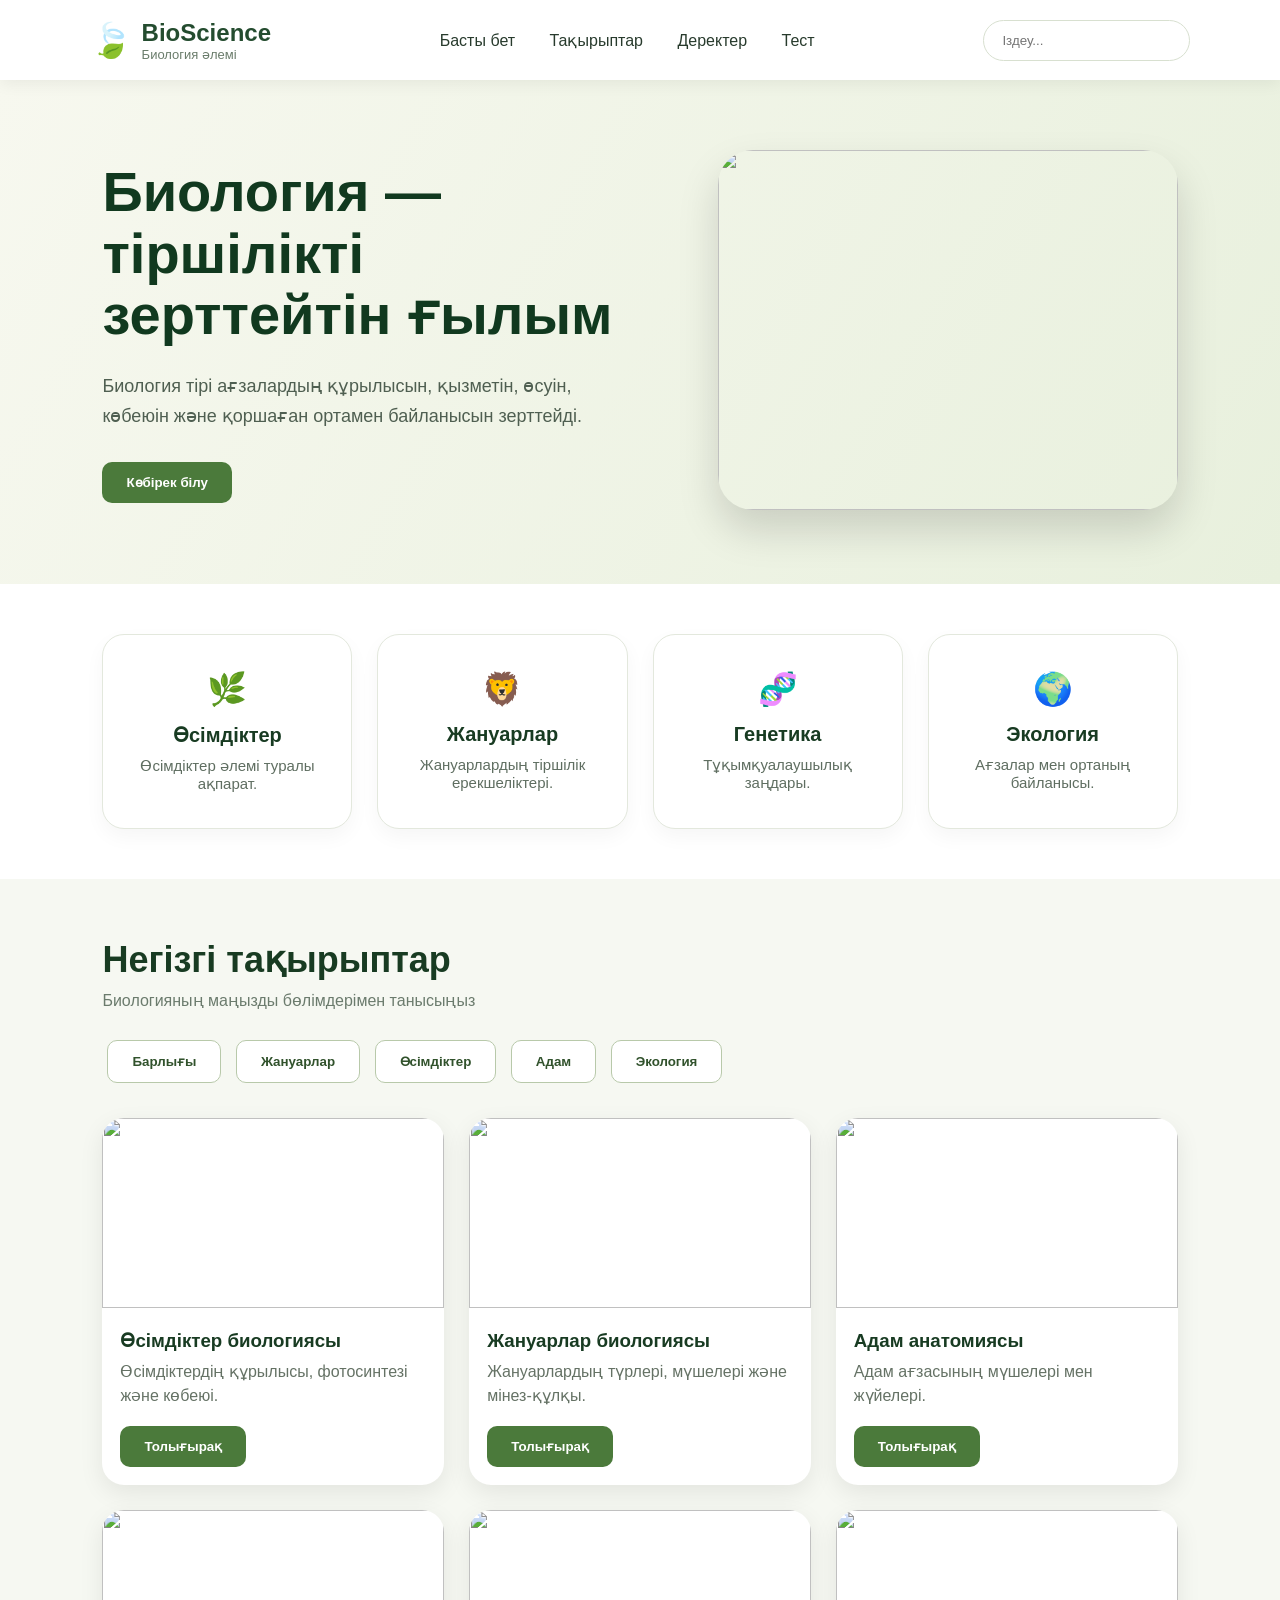
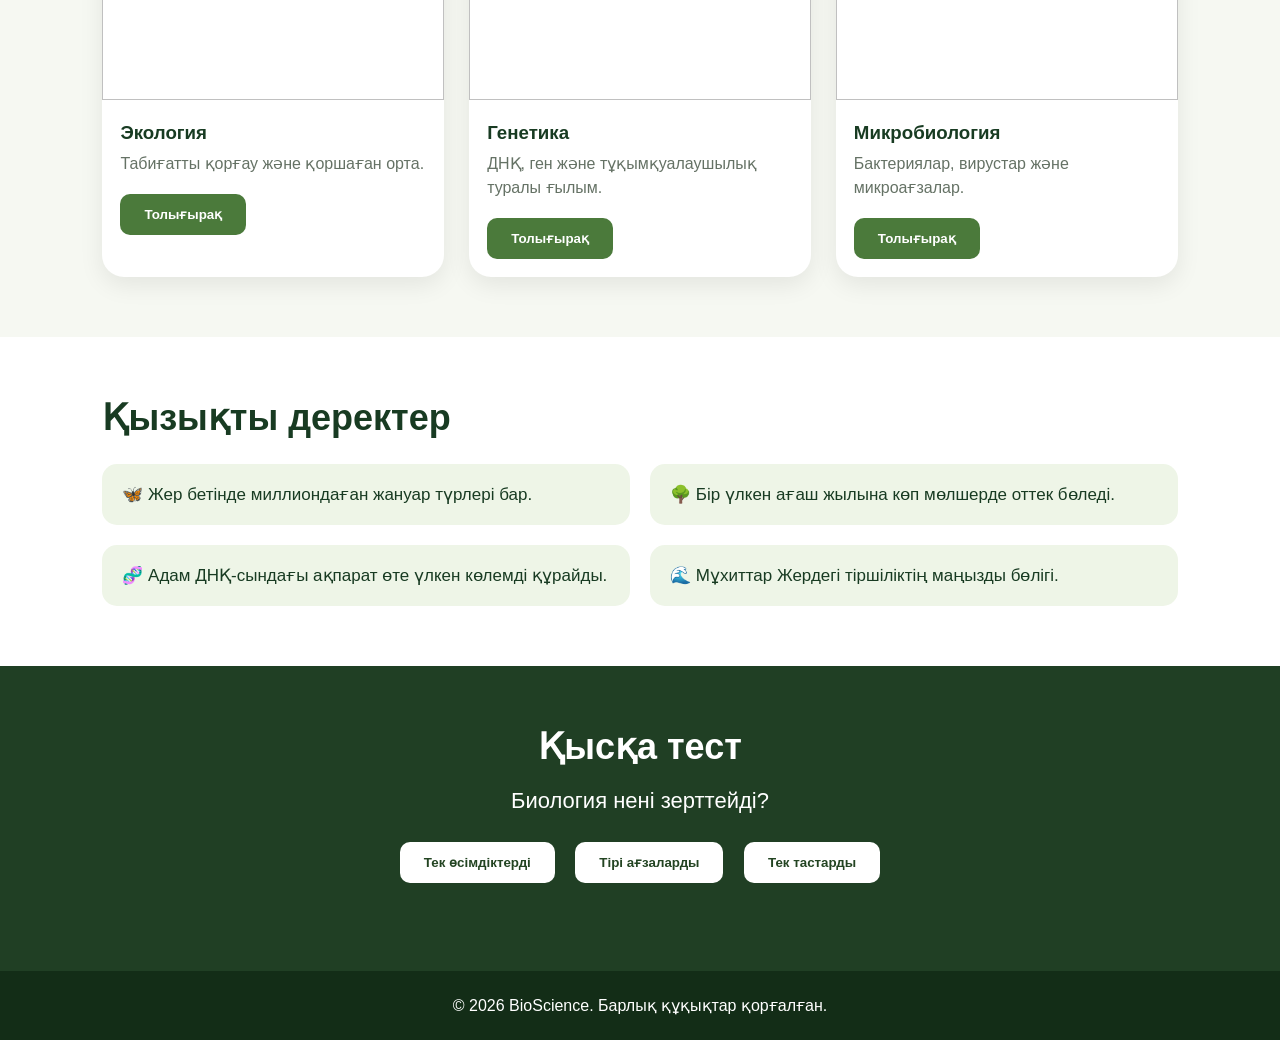
==== index.html @ b8c7c38d "first" ====
<!DOCTYPE html>
<html lang="kk">
<head>
  <meta charset="UTF-8" />
  <meta name="viewport" content="width=device-width, initial-scale=1.0" />
  <title>BioScience | Биология әлемі</title>
  <link rel="stylesheet" href="style.css" />
</head>
<body>

  <header>
    <div class="logo">
      <span>🍃</span>
      <div>
        <h2>BioScience</h2>
        <p>Биология әлемі</p>
      </div>
    </div>

    <nav>
      <a href="#home">Басты бет</a>
      <a href="#topics">Тақырыптар</a>
      <a href="#facts">Деректер</a>
      <a href="#quiz">Тест</a>
    </nav>

    <input type="text" id="searchInput" placeholder="Іздеу..." />
  </header>

  <section class="hero" id="home">
    <div class="hero-text">
      <h1>Биология — тіршілікті зерттейтін ғылым</h1>
      <p>
        Биология тірі ағзалардың құрылысын, қызметін, өсуін,
        көбеюін және қоршаған ортамен байланысын зерттейді.
      </p>
      <button onclick="scrollToTopics()">Көбірек білу</button>
    </div>

    <div class="hero-img">
      <img src="https://images.unsplash.com/photo-1530026405186-ed1f139313f8?auto=format&fit=crop&w=900&q=80" />
    </div>
  </section>

  <section class="cards">
    <div class="info-card">🌿 <h3>Өсімдіктер</h3><p>Өсімдіктер әлемі туралы ақпарат.</p></div>
    <div class="info-card">🦁 <h3>Жануарлар</h3><p>Жануарлардың тіршілік ерекшеліктері.</p></div>
    <div class="info-card">🧬 <h3>Генетика</h3><p>Тұқымқуалаушылық заңдары.</p></div>
    <div class="info-card">🌍 <h3>Экология</h3><p>Ағзалар мен ортаның байланысы.</p></div>
  </section>

  <section class="topics" id="topics">
    <div class="section-title">
      <h2>Негізгі тақырыптар</h2>
      <p>Биологияның маңызды бөлімдерімен танысыңыз</p>
    </div>

    <div class="filter-buttons">
      <button onclick="filterTopics('all')">Барлығы</button>
      <button onclick="filterTopics('animal')">Жануарлар</button>
      <button onclick="filterTopics('plant')">Өсімдіктер</button>
      <button onclick="filterTopics('human')">Адам</button>
      <button onclick="filterTopics('eco')">Экология</button>
    </div>

    <div class="topic-grid" id="topicGrid">
      <div class="topic-card plant">
        <img src="https://images.unsplash.com/photo-1463936575829-25148e1db1b8?auto=format&fit=crop&w=600&q=80">
        <h3>Өсімдіктер биологиясы</h3>
        <p>Өсімдіктердің құрылысы, фотосинтезі және көбеюі.</p>
        <button onclick="openModal('Өсімдіктер биологиясы', 'Өсімдіктер — фотосинтез арқылы қоректенетін тірі ағзалар. Олар оттек бөліп, табиғаттағы тепе-теңдікті сақтайды.')">Толығырақ</button>
      </div>

      <div class="topic-card animal">
        <img src="https://images.unsplash.com/photo-1546182990-dffeafbe841d?auto=format&fit=crop&w=600&q=80">
        <h3>Жануарлар биологиясы</h3>
        <p>Жануарлардың түрлері, мүшелері және мінез-құлқы.</p>
        <button onclick="openModal('Жануарлар биологиясы', 'Жануарлар — дайын органикалық заттармен қоректенетін ағзалар. Олар қозғала алады және жүйке жүйесі жақсы дамыған.')">Толығырақ</button>
      </div>

      <div class="topic-card human">
        <img src="https://images.unsplash.com/photo-1559757148-5c350d0d3c56?auto=format&fit=crop&w=600&q=80">
        <h3>Адам анатомиясы</h3>
        <p>Адам ағзасының мүшелері мен жүйелері.</p>
        <button onclick="openModal('Адам анатомиясы', 'Адам анатомиясы дене құрылысын зерттейді: сүйек, бұлшықет, жүрек, ми, өкпе және басқа мүшелер.')">Толығырақ</button>
      </div>

      <div class="topic-card eco">
        <img src="https://images.unsplash.com/photo-1501004318641-b39e6451bec6?auto=format&fit=crop&w=600&q=80">
        <h3>Экология</h3>
        <p>Табиғатты қорғау және қоршаған орта.</p>
        <button onclick="openModal('Экология', 'Экология ағзалардың бір-бірімен және қоршаған ортамен байланысын зерттейді. Табиғатты қорғау — әр адамның міндеті.')">Толығырақ</button>
      </div>

      <div class="topic-card human">
        <img src="https://images.unsplash.com/photo-1581093588401-fbb62a02f120?auto=format&fit=crop&w=600&q=80">
        <h3>Генетика</h3>
        <p>ДНҚ, ген және тұқымқуалаушылық туралы ғылым.</p>
        <button onclick="openModal('Генетика', 'Генетика тұқымқуалаушылық пен өзгергіштікті зерттейді. ДНҚ ағза туралы негізгі ақпаратты сақтайды.')">Толығырақ</button>
      </div>

      <div class="topic-card eco">
        <img src="https://images.unsplash.com/photo-1582719471384-894fbb16e074?auto=format&fit=crop&w=600&q=80">
        <h3>Микробиология</h3>
        <p>Бактериялар, вирустар және микроағзалар.</p>
        <button onclick="openModal('Микробиология', 'Микробиология көзге көрінбейтін ұсақ ағзаларды зерттейді. Олардың кейбірі пайдалы, кейбірі ауру тудыруы мүмкін.')">Толығырақ</button>
      </div>
    </div>
  </section>

  <section class="facts" id="facts">
    <h2>Қызықты деректер</h2>

    <div class="fact-box">
      <p>🦋 Жер бетінде миллиондаған жануар түрлері бар.</p>
      <p>🌳 Бір үлкен ағаш жылына көп мөлшерде оттек бөледі.</p>
      <p>🧬 Адам ДНҚ-сындағы ақпарат өте үлкен көлемді құрайды.</p>
      <p>🌊 Мұхиттар Жердегі тіршіліктің маңызды бөлігі.</p>
    </div>
  </section>

  <section class="quiz" id="quiz">
    <h2>Қысқа тест</h2>
    <p id="question">Биология нені зерттейді?</p>

    <div class="answers">
      <button onclick="checkAnswer(false)">Тек өсімдіктерді</button>
      <button onclick="checkAnswer(true)">Тірі ағзаларды</button>
      <button onclick="checkAnswer(false)">Тек тастарды</button>
    </div>

    <h3 id="result"></h3>
  </section>

  <footer>
    <p>© 2026 BioScience. Барлық құқықтар қорғалған.</p>
  </footer>

  <div class="modal" id="modal">
    <div class="modal-content">
      <span onclick="closeModal()">&times;</span>
      <h2 id="modalTitle"></h2>
      <p id="modalText"></p>
    </div>
  </div>

  <script src="script.js"></script>
</body>
</html>
---- style.css ----
* {
  margin: 0;
  padding: 0;
  box-sizing: border-box;
  font-family: "Segoe UI", sans-serif;
}

body {
  background: #f6f8f2;
  color: #183b22;
}

header {
  height: 80px;
  background: white;
  display: flex;
  align-items: center;
  justify-content: space-between;
  padding: 0 7%;
  box-shadow: 0 4px 15px rgba(0,0,0,0.06);
  position: sticky;
  top: 0;
  z-index: 10;
}

.logo {
  display: flex;
  align-items: center;
  gap: 10px;
}

.logo span {
  font-size: 34px;
}

.logo h2 {
  color: #244c2f;
}

.logo p {
  font-size: 13px;
  color: #6a7c6b;
}

nav a {
  margin: 0 15px;
  text-decoration: none;
  color: #283b2d;
  font-weight: 500;
}

nav a:hover {
  color: #4e7c3a;
}

#searchInput {
  padding: 12px 18px;
  border: 1px solid #d8e0d0;
  border-radius: 25px;
  outline: none;
}

.hero {
  display: flex;
  align-items: center;
  justify-content: space-between;
  padding: 70px 8%;
  background: linear-gradient(120deg, #f7f8ef, #e8f0dd);
}

.hero-text {
  width: 48%;
}

.hero-text h1 {
  font-size: 56px;
  line-height: 1.1;
  margin-bottom: 25px;
  color: #11391f;
}

.hero-text p {
  font-size: 18px;
  color: #4f5f51;
  line-height: 1.7;
  margin-bottom: 30px;
}

button {
  background: #4b7a3b;
  color: white;
  border: none;
  padding: 13px 24px;
  border-radius: 10px;
  cursor: pointer;
  font-weight: 600;
}

button:hover {
  background: #355f29;
}

.hero-img img {
  width: 460px;
  height: 360px;
  object-fit: cover;
  border-radius: 35px;
  box-shadow: 0 20px 40px rgba(0,0,0,0.15);
}

.cards {
  display: grid;
  grid-template-columns: repeat(4, 1fr);
  gap: 25px;
  padding: 50px 8%;
  background: white;
}

.info-card {
  text-align: center;
  padding: 35px 25px;
  border: 1px solid #e3e8dd;
  border-radius: 22px;
  background: #ffffff;
  box-shadow: 0 8px 20px rgba(0,0,0,0.04);
  font-size: 32px;
}

.info-card h3 {
  margin: 15px 0 10px;
  font-size: 20px;
}

.info-card p {
  font-size: 15px;
  color: #5f6e61;
}

.topics {
  padding: 60px 8%;
}

.section-title h2,
.facts h2,
.quiz h2 {
  font-size: 36px;
  margin-bottom: 10px;
}

.section-title p {
  color: #6b7b6d;
  margin-bottom: 25px;
}

.filter-buttons {
  margin-bottom: 30px;
}

.filter-buttons button {
  margin: 5px;
  background: white;
  color: #31522c;
  border: 1px solid #b8c9aa;
}

.filter-buttons button:hover {
  background: #4b7a3b;
  color: white;
}

.topic-grid {
  display: grid;
  grid-template-columns: repeat(3, 1fr);
  gap: 25px;
}

.topic-card {
  background: white;
  border-radius: 22px;
  overflow: hidden;
  box-shadow: 0 8px 25px rgba(0,0,0,0.08);
  transition: 0.3s;
}

.topic-card:hover {
  transform: translateY(-8px);
}

.topic-card img {
  width: 100%;
  height: 190px;
  object-fit: cover;
}

.topic-card h3 {
  padding: 18px 18px 8px;
}

.topic-card p {
  padding: 0 18px;
  color: #657265;
  line-height: 1.5;
}

.topic-card button {
  margin: 18px;
}

.facts {
  padding: 60px 8%;
  background: white;
}

.fact-box {
  display: grid;
  grid-template-columns: repeat(2, 1fr);
  gap: 20px;
  margin-top: 25px;
}

.fact-box p {
  background: #eef5e7;
  padding: 20px;
  border-radius: 15px;
  font-size: 17px;
}

.quiz {
  padding: 60px 8%;
  text-align: center;
  background: #203f24;
  color: white;
}

.quiz p {
  font-size: 22px;
  margin: 20px 0;
}

.answers button {
  margin: 8px;
  background: white;
  color: #234422;
}

.answers button:hover {
  background: #dcebd1;
}

#result {
  margin-top: 20px;
  color: #d9f7c6;
}

footer {
  text-align: center;
  padding: 25px;
  background: #132d17;
  color: white;
}

.modal {
  display: none;
  position: fixed;
  z-index: 99;
  left: 0;
  top: 0;
  width: 100%;
  height: 100%;
  background: rgba(0,0,0,0.55);
}

.modal-content {
  background: white;
  width: 45%;
  margin: 12% auto;
  padding: 35px;
  border-radius: 25px;
  color: #183b22;
  position: relative;
}

.modal-content span {
  position: absolute;
  right: 25px;
  top: 15px;
  font-size: 35px;
  cursor: pointer;
}

.modal-content h2 {
  margin-bottom: 15px;
}

.modal-content p {
  line-height: 1.7;
  color: #4e5f50;
}

@media (max-width: 900px) {
  header {
    flex-direction: column;
    height: auto;
    padding: 20px;
    gap: 15px;
  }

  nav {
    display: flex;
    flex-wrap: wrap;
    justify-content: center;
  }

  .hero {
    flex-direction: column;
    text-align: center;
  }

  .hero-text {
    width: 100%;
  }

  .hero-text h1 {
    font-size: 38px;
  }

  .hero-img img {
    width: 100%;
    height: 280px;
    margin-top: 30px;
  }

  .cards,
  .topic-grid,
  .fact-box {
    grid-template-columns: 1fr;
  }

  .modal-content {
    width: 85%;
  }
}
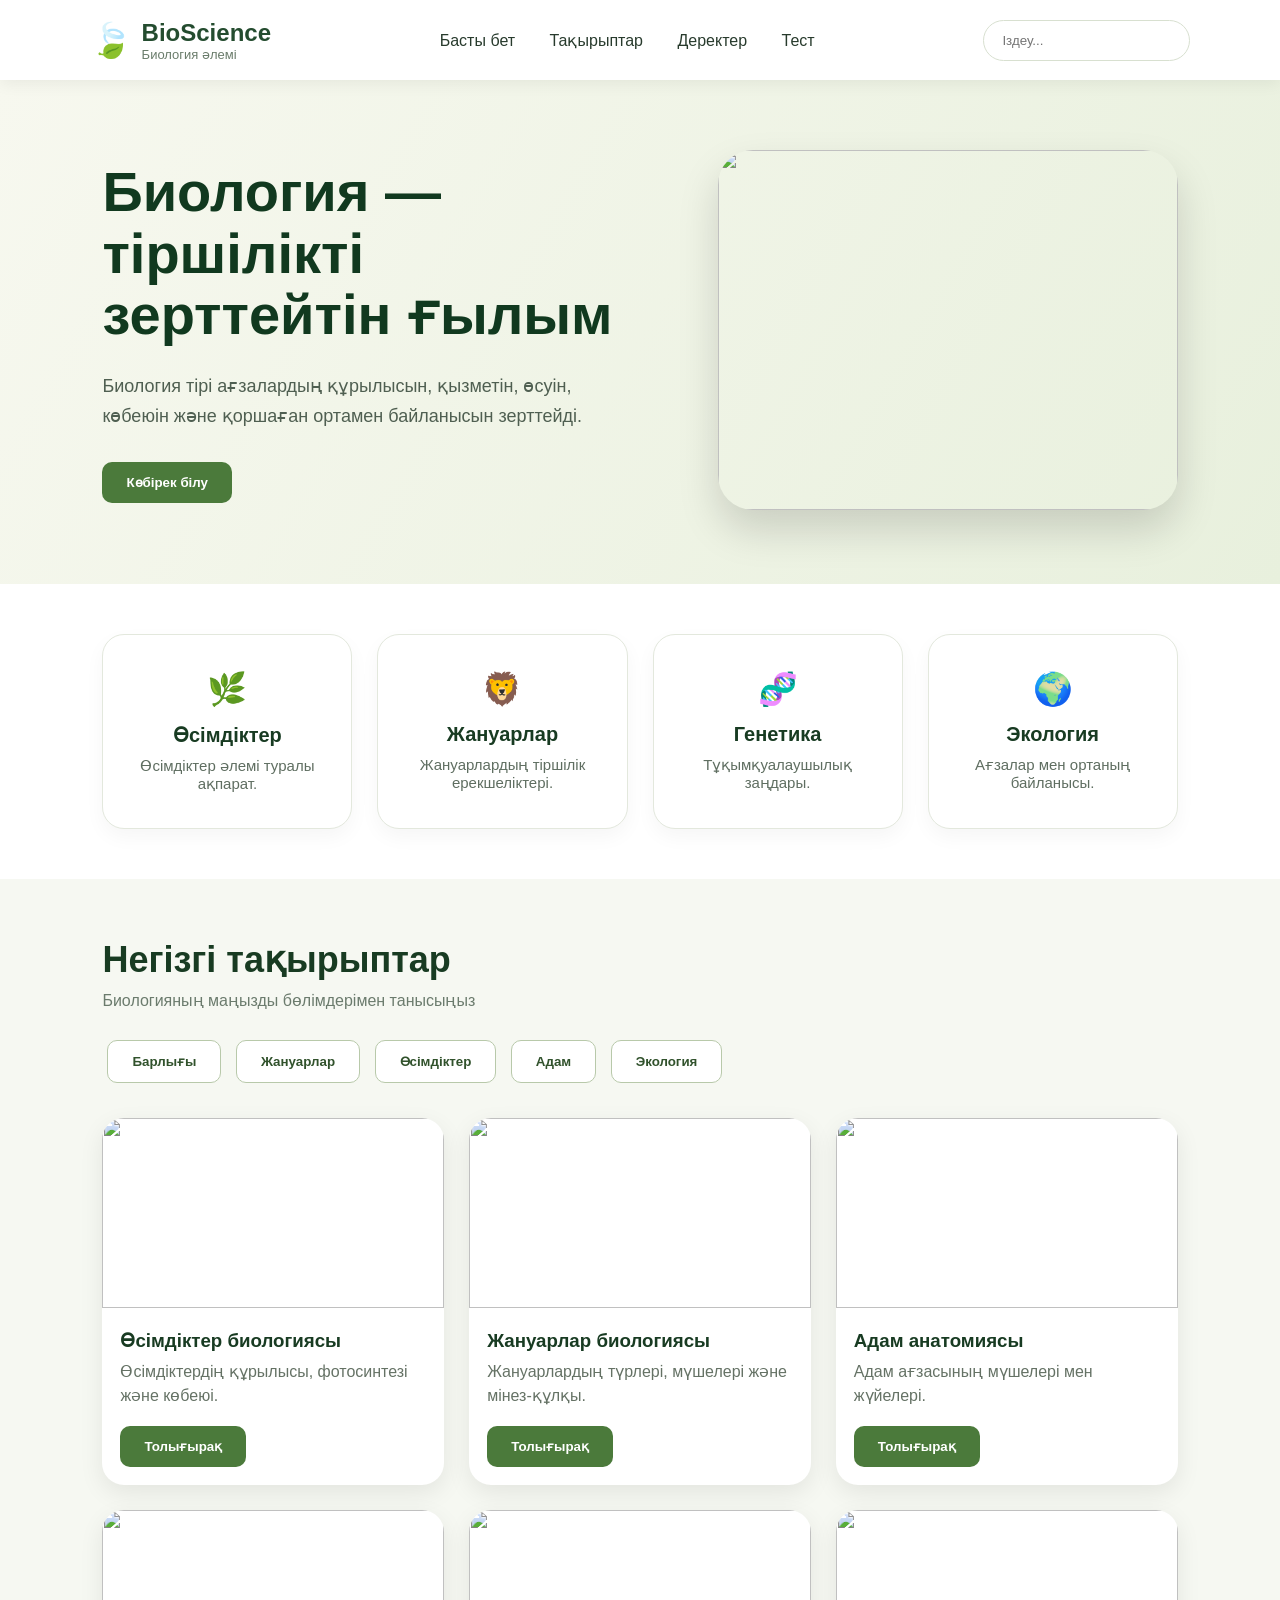
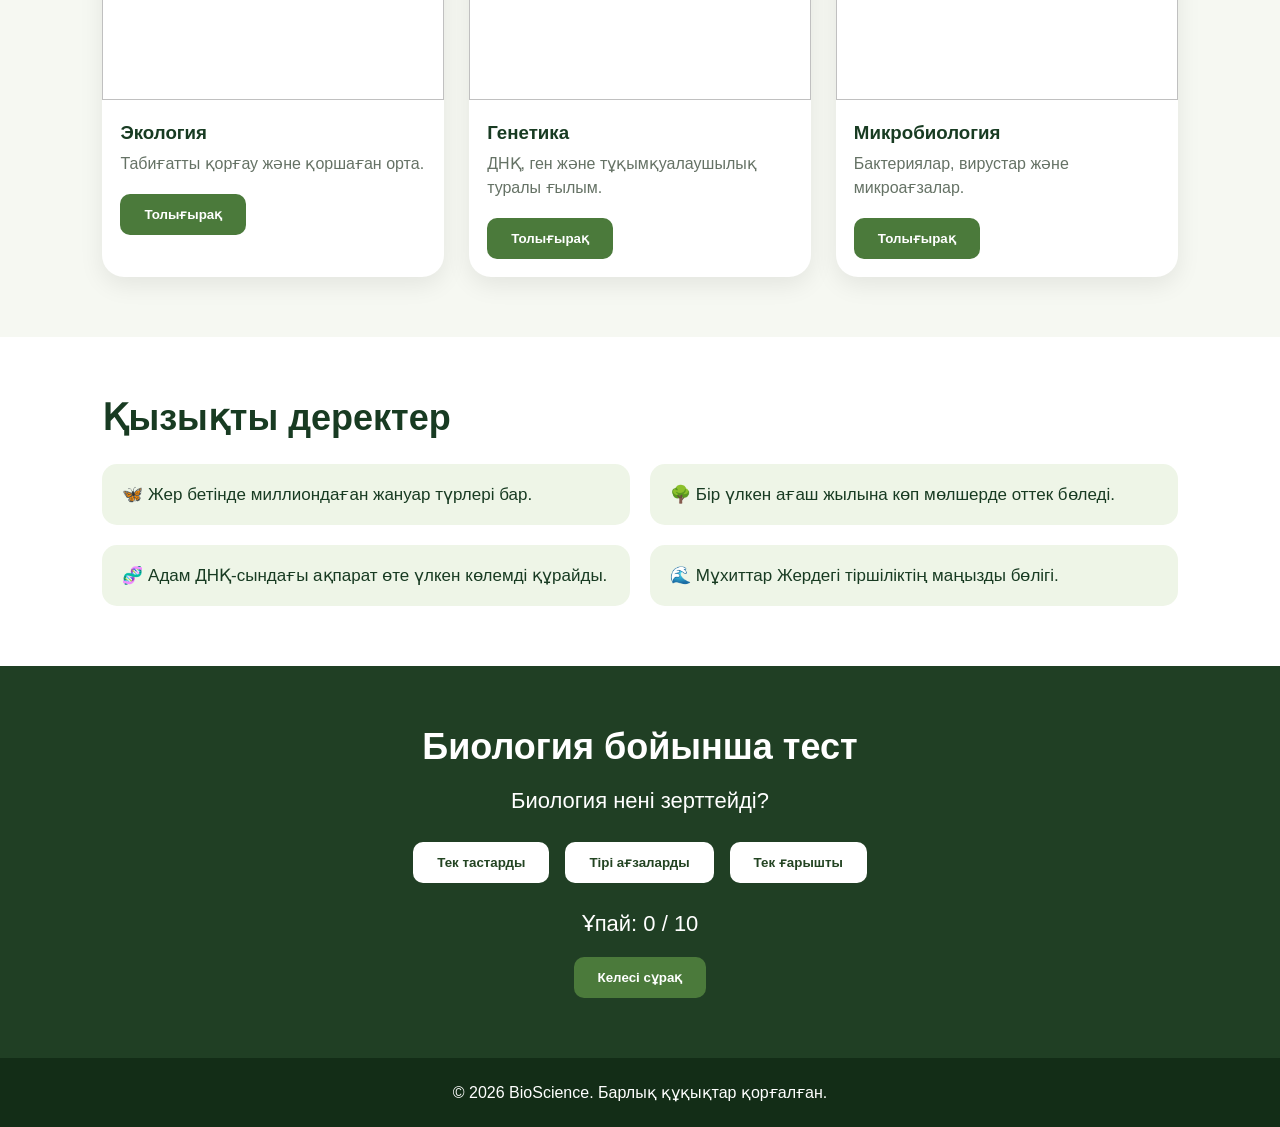
==== commit 0ad53faa: "2" ====
--- a/index.html
+++ b/index.html
@@ -43,10 +43,29 @@
   </section>
 
   <section class="cards">
-    <div class="info-card">🌿 <h3>Өсімдіктер</h3><p>Өсімдіктер әлемі туралы ақпарат.</p></div>
-    <div class="info-card">🦁 <h3>Жануарлар</h3><p>Жануарлардың тіршілік ерекшеліктері.</p></div>
-    <div class="info-card">🧬 <h3>Генетика</h3><p>Тұқымқуалаушылық заңдары.</p></div>
-    <div class="info-card">🌍 <h3>Экология</h3><p>Ағзалар мен ортаның байланысы.</p></div>
+    <div class="info-card">
+      🌿
+      <h3>Өсімдіктер</h3>
+      <p>Өсімдіктер әлемі туралы ақпарат.</p>
+    </div>
+
+    <div class="info-card">
+      🦁
+      <h3>Жануарлар</h3>
+      <p>Жануарлардың тіршілік ерекшеліктері.</p>
+    </div>
+
+    <div class="info-card">
+      🧬
+      <h3>Генетика</h3>
+      <p>Тұқымқуалаушылық заңдары.</p>
+    </div>
+
+    <div class="info-card">
+      🌍
+      <h3>Экология</h3>
+      <p>Ағзалар мен ортаның байланысы.</p>
+    </div>
   </section>
 
   <section class="topics" id="topics">
@@ -64,47 +83,49 @@
     </div>
 
     <div class="topic-grid" id="topicGrid">
+
       <div class="topic-card plant">
         <img src="https://images.unsplash.com/photo-1463936575829-25148e1db1b8?auto=format&fit=crop&w=600&q=80">
         <h3>Өсімдіктер биологиясы</h3>
         <p>Өсімдіктердің құрылысы, фотосинтезі және көбеюі.</p>
-        <button onclick="openModal('Өсімдіктер биологиясы', 'Өсімдіктер — фотосинтез арқылы қоректенетін тірі ағзалар. Олар оттек бөліп, табиғаттағы тепе-теңдікті сақтайды.')">Толығырақ</button>
+        <button onclick="openTopic('plants')">Толығырақ</button>
       </div>
 
       <div class="topic-card animal">
         <img src="https://images.unsplash.com/photo-1546182990-dffeafbe841d?auto=format&fit=crop&w=600&q=80">
         <h3>Жануарлар биологиясы</h3>
         <p>Жануарлардың түрлері, мүшелері және мінез-құлқы.</p>
-        <button onclick="openModal('Жануарлар биологиясы', 'Жануарлар — дайын органикалық заттармен қоректенетін ағзалар. Олар қозғала алады және жүйке жүйесі жақсы дамыған.')">Толығырақ</button>
+        <button onclick="openTopic('animals')">Толығырақ</button>
       </div>
 
       <div class="topic-card human">
         <img src="https://images.unsplash.com/photo-1559757148-5c350d0d3c56?auto=format&fit=crop&w=600&q=80">
         <h3>Адам анатомиясы</h3>
         <p>Адам ағзасының мүшелері мен жүйелері.</p>
-        <button onclick="openModal('Адам анатомиясы', 'Адам анатомиясы дене құрылысын зерттейді: сүйек, бұлшықет, жүрек, ми, өкпе және басқа мүшелер.')">Толығырақ</button>
+        <button onclick="openTopic('human')">Толығырақ</button>
       </div>
 
       <div class="topic-card eco">
         <img src="https://images.unsplash.com/photo-1501004318641-b39e6451bec6?auto=format&fit=crop&w=600&q=80">
         <h3>Экология</h3>
         <p>Табиғатты қорғау және қоршаған орта.</p>
-        <button onclick="openModal('Экология', 'Экология ағзалардың бір-бірімен және қоршаған ортамен байланысын зерттейді. Табиғатты қорғау — әр адамның міндеті.')">Толығырақ</button>
+        <button onclick="openTopic('ecology')">Толығырақ</button>
       </div>
 
       <div class="topic-card human">
         <img src="https://images.unsplash.com/photo-1581093588401-fbb62a02f120?auto=format&fit=crop&w=600&q=80">
         <h3>Генетика</h3>
         <p>ДНҚ, ген және тұқымқуалаушылық туралы ғылым.</p>
-        <button onclick="openModal('Генетика', 'Генетика тұқымқуалаушылық пен өзгергіштікті зерттейді. ДНҚ ағза туралы негізгі ақпаратты сақтайды.')">Толығырақ</button>
+        <button onclick="openTopic('genetics')">Толығырақ</button>
       </div>
 
       <div class="topic-card eco">
         <img src="https://images.unsplash.com/photo-1582719471384-894fbb16e074?auto=format&fit=crop&w=600&q=80">
         <h3>Микробиология</h3>
         <p>Бактериялар, вирустар және микроағзалар.</p>
-        <button onclick="openModal('Микробиология', 'Микробиология көзге көрінбейтін ұсақ ағзаларды зерттейді. Олардың кейбірі пайдалы, кейбірі ауру тудыруы мүмкін.')">Толығырақ</button>
+        <button onclick="openTopic('microbiology')">Толығырақ</button>
       </div>
+
     </div>
   </section>
 
@@ -120,16 +141,16 @@
   </section>
 
   <section class="quiz" id="quiz">
-    <h2>Қысқа тест</h2>
-    <p id="question">Биология нені зерттейді?</p>
+    <h2>Биология бойынша тест</h2>
 
-    <div class="answers">
-      <button onclick="checkAnswer(false)">Тек өсімдіктерді</button>
-      <button onclick="checkAnswer(true)">Тірі ағзаларды</button>
-      <button onclick="checkAnswer(false)">Тек тастарды</button>
-    </div>
+    <p id="question"></p>
+
+    <div class="answers" id="answers"></div>
 
     <h3 id="result"></h3>
+    <p id="score"></p>
+
+    <button onclick="nextQuestion()">Келесі сұрақ</button>
   </section>
 
   <footer>
--- a/style.css
+++ b/style.css
@@ -339,4 +339,7 @@
   .modal-content {
     width: 85%;
   }
+}
+#modalText {
+  white-space: pre-line;
 }
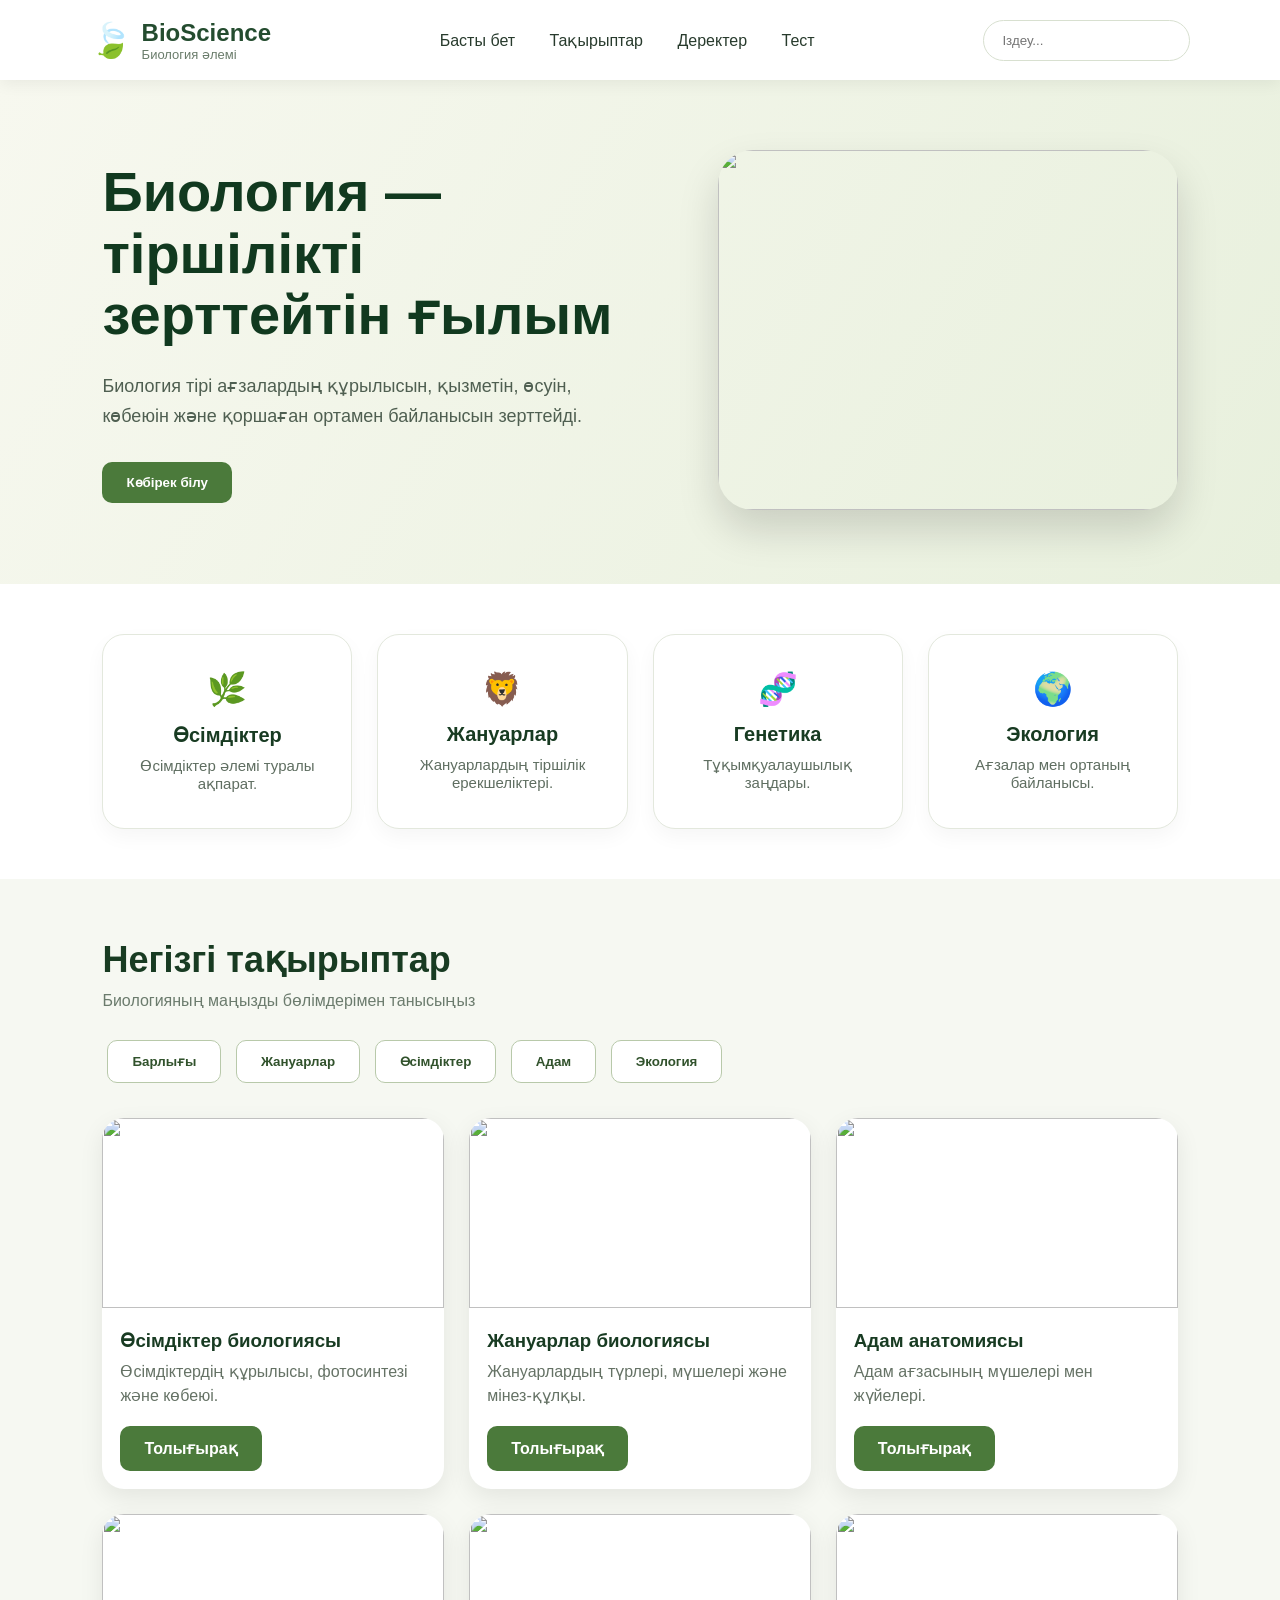
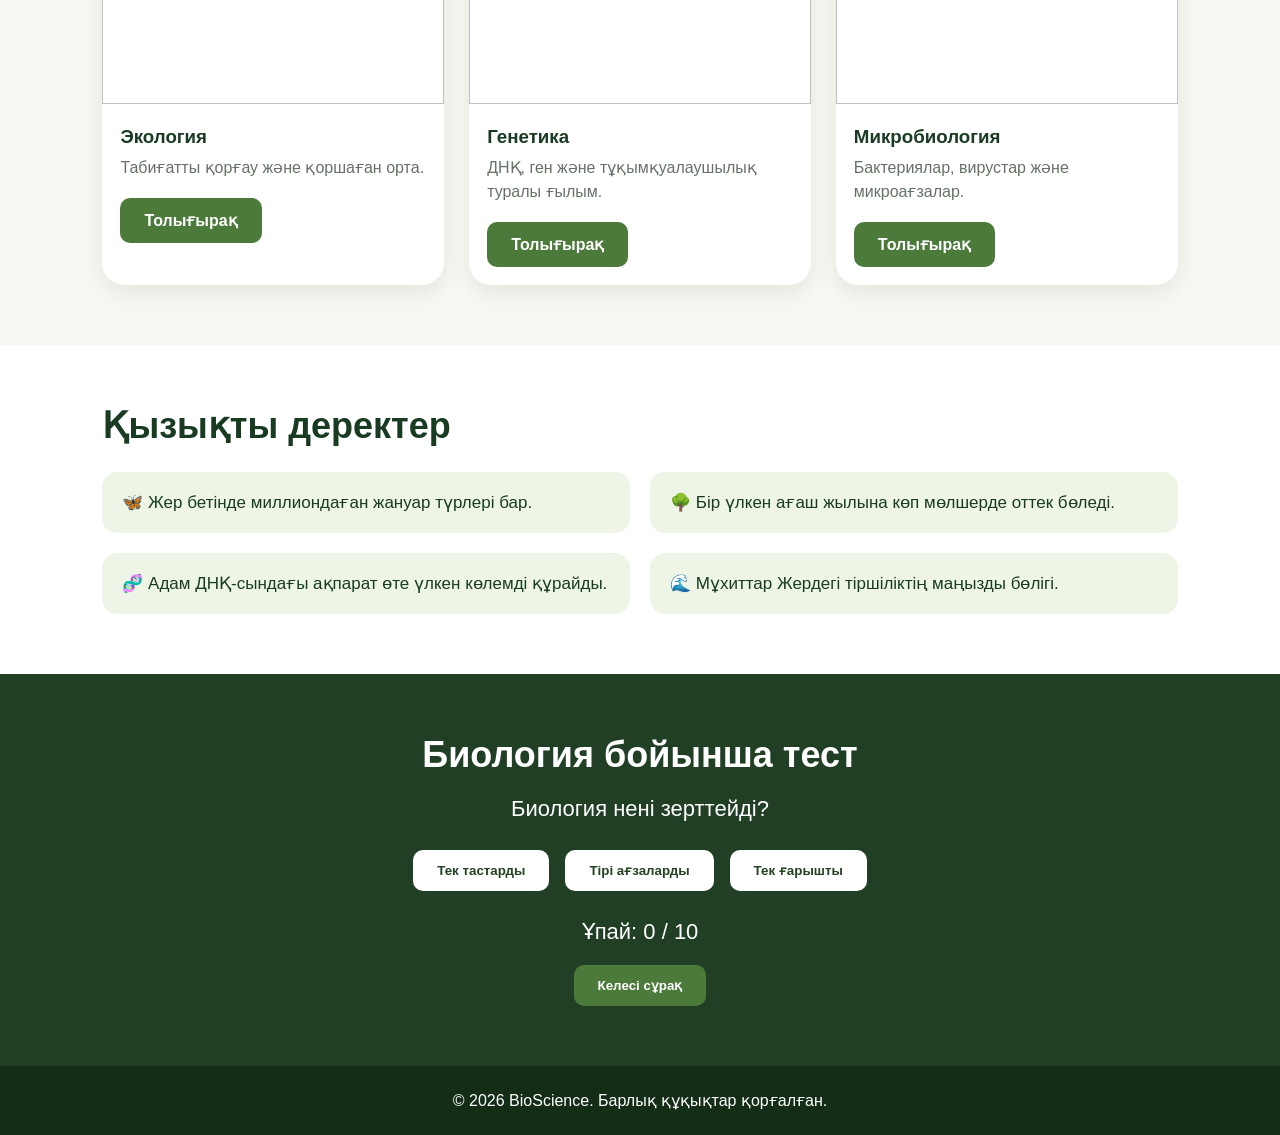
==== commit 0a54a817: "ds" ====
--- a/index.html
+++ b/index.html
@@ -1,170 +1,163 @@
 <!DOCTYPE html>
 <html lang="kk">
 <head>
-  <meta charset="UTF-8" />
-  <meta name="viewport" content="width=device-width, initial-scale=1.0" />
+  <meta charset="UTF-8">
+  <meta name="viewport" content="width=device-width, initial-scale=1.0">
   <title>BioScience | Биология әлемі</title>
-  <link rel="stylesheet" href="style.css" />
+  <link rel="stylesheet" href="style.css">
 </head>
 <body>
 
-  <header>
-    <div class="logo">
-      <span>🍃</span>
-      <div>
-        <h2>BioScience</h2>
-        <p>Биология әлемі</p>
-      </div>
-    </div>
-
-    <nav>
-      <a href="#home">Басты бет</a>
-      <a href="#topics">Тақырыптар</a>
-      <a href="#facts">Деректер</a>
-      <a href="#quiz">Тест</a>
-    </nav>
-
-    <input type="text" id="searchInput" placeholder="Іздеу..." />
-  </header>
-
-  <section class="hero" id="home">
-    <div class="hero-text">
-      <h1>Биология — тіршілікті зерттейтін ғылым</h1>
-      <p>
-        Биология тірі ағзалардың құрылысын, қызметін, өсуін,
-        көбеюін және қоршаған ортамен байланысын зерттейді.
-      </p>
-      <button onclick="scrollToTopics()">Көбірек білу</button>
-    </div>
-
-    <div class="hero-img">
-      <img src="https://images.unsplash.com/photo-1530026405186-ed1f139313f8?auto=format&fit=crop&w=900&q=80" />
-    </div>
-  </section>
-
-  <section class="cards">
-    <div class="info-card">
-      🌿
-      <h3>Өсімдіктер</h3>
-      <p>Өсімдіктер әлемі туралы ақпарат.</p>
-    </div>
-
-    <div class="info-card">
-      🦁
-      <h3>Жануарлар</h3>
-      <p>Жануарлардың тіршілік ерекшеліктері.</p>
-    </div>
-
-    <div class="info-card">
-      🧬
-      <h3>Генетика</h3>
-      <p>Тұқымқуалаушылық заңдары.</p>
-    </div>
-
-    <div class="info-card">
-      🌍
-      <h3>Экология</h3>
-      <p>Ағзалар мен ортаның байланысы.</p>
-    </div>
-  </section>
-
-  <section class="topics" id="topics">
-    <div class="section-title">
-      <h2>Негізгі тақырыптар</h2>
-      <p>Биологияның маңызды бөлімдерімен танысыңыз</p>
-    </div>
-
-    <div class="filter-buttons">
-      <button onclick="filterTopics('all')">Барлығы</button>
-      <button onclick="filterTopics('animal')">Жануарлар</button>
-      <button onclick="filterTopics('plant')">Өсімдіктер</button>
-      <button onclick="filterTopics('human')">Адам</button>
-      <button onclick="filterTopics('eco')">Экология</button>
-    </div>
-
-    <div class="topic-grid" id="topicGrid">
-
-      <div class="topic-card plant">
-        <img src="https://images.unsplash.com/photo-1463936575829-25148e1db1b8?auto=format&fit=crop&w=600&q=80">
-        <h3>Өсімдіктер биологиясы</h3>
-        <p>Өсімдіктердің құрылысы, фотосинтезі және көбеюі.</p>
-        <button onclick="openTopic('plants')">Толығырақ</button>
-      </div>
-
-      <div class="topic-card animal">
-        <img src="https://images.unsplash.com/photo-1546182990-dffeafbe841d?auto=format&fit=crop&w=600&q=80">
-        <h3>Жануарлар биологиясы</h3>
-        <p>Жануарлардың түрлері, мүшелері және мінез-құлқы.</p>
-        <button onclick="openTopic('animals')">Толығырақ</button>
-      </div>
-
-      <div class="topic-card human">
-        <img src="https://images.unsplash.com/photo-1559757148-5c350d0d3c56?auto=format&fit=crop&w=600&q=80">
-        <h3>Адам анатомиясы</h3>
-        <p>Адам ағзасының мүшелері мен жүйелері.</p>
-        <button onclick="openTopic('human')">Толығырақ</button>
-      </div>
-
-      <div class="topic-card eco">
-        <img src="https://images.unsplash.com/photo-1501004318641-b39e6451bec6?auto=format&fit=crop&w=600&q=80">
-        <h3>Экология</h3>
-        <p>Табиғатты қорғау және қоршаған орта.</p>
-        <button onclick="openTopic('ecology')">Толығырақ</button>
-      </div>
-
-      <div class="topic-card human">
-        <img src="https://images.unsplash.com/photo-1581093588401-fbb62a02f120?auto=format&fit=crop&w=600&q=80">
-        <h3>Генетика</h3>
-        <p>ДНҚ, ген және тұқымқуалаушылық туралы ғылым.</p>
-        <button onclick="openTopic('genetics')">Толығырақ</button>
-      </div>
-
-      <div class="topic-card eco">
-        <img src="https://images.unsplash.com/photo-1582719471384-894fbb16e074?auto=format&fit=crop&w=600&q=80">
-        <h3>Микробиология</h3>
-        <p>Бактериялар, вирустар және микроағзалар.</p>
-        <button onclick="openTopic('microbiology')">Толығырақ</button>
-      </div>
-
-    </div>
-  </section>
-
-  <section class="facts" id="facts">
-    <h2>Қызықты деректер</h2>
-
-    <div class="fact-box">
-      <p>🦋 Жер бетінде миллиондаған жануар түрлері бар.</p>
-      <p>🌳 Бір үлкен ағаш жылына көп мөлшерде оттек бөледі.</p>
-      <p>🧬 Адам ДНҚ-сындағы ақпарат өте үлкен көлемді құрайды.</p>
-      <p>🌊 Мұхиттар Жердегі тіршіліктің маңызды бөлігі.</p>
-    </div>
-  </section>
-
-  <section class="quiz" id="quiz">
-    <h2>Биология бойынша тест</h2>
-
-    <p id="question"></p>
-
-    <div class="answers" id="answers"></div>
-
-    <h3 id="result"></h3>
-    <p id="score"></p>
-
-    <button onclick="nextQuestion()">Келесі сұрақ</button>
-  </section>
-
-  <footer>
-    <p>© 2026 BioScience. Барлық құқықтар қорғалған.</p>
-  </footer>
-
-  <div class="modal" id="modal">
-    <div class="modal-content">
-      <span onclick="closeModal()">&times;</span>
-      <h2 id="modalTitle"></h2>
-      <p id="modalText"></p>
+<header>
+  <div class="logo">
+    <span>🍃</span>
+    <div>
+      <h2>BioScience</h2>
+      <p>Биология әлемі</p>
     </div>
   </div>
 
-  <script src="script.js"></script>
+  <nav>
+    <a href="#home">Басты бет</a>
+    <a href="#topics">Тақырыптар</a>
+    <a href="#facts">Деректер</a>
+    <a href="#quiz">Тест</a>
+  </nav>
+
+  <input type="text" id="searchInput" placeholder="Іздеу...">
+</header>
+
+<section class="hero" id="home">
+  <div class="hero-text">
+    <h1>Биология — тіршілікті зерттейтін ғылым</h1>
+    <p>
+      Биология тірі ағзалардың құрылысын, қызметін, өсуін,
+      көбеюін және қоршаған ортамен байланысын зерттейді.
+    </p>
+    <button onclick="scrollToTopics()">Көбірек білу</button>
+  </div>
+
+  <div class="hero-img">
+    <img src="https://images.unsplash.com/photo-1530026405186-ed1f139313f8?auto=format&fit=crop&w=900&q=80">
+  </div>
+</section>
+
+<section class="cards">
+  <div class="info-card">
+    🌿
+    <h3>Өсімдіктер</h3>
+    <p>Өсімдіктер әлемі туралы ақпарат.</p>
+  </div>
+
+  <div class="info-card">
+    🦁
+    <h3>Жануарлар</h3>
+    <p>Жануарлардың тіршілік ерекшеліктері.</p>
+  </div>
+
+  <div class="info-card">
+    🧬
+    <h3>Генетика</h3>
+    <p>Тұқымқуалаушылық заңдары.</p>
+  </div>
+
+  <div class="info-card">
+    🌍
+    <h3>Экология</h3>
+    <p>Ағзалар мен ортаның байланысы.</p>
+  </div>
+</section>
+
+<section class="topics" id="topics">
+  <div class="section-title">
+    <h2>Негізгі тақырыптар</h2>
+    <p>Биологияның маңызды бөлімдерімен танысыңыз</p>
+  </div>
+
+  <div class="filter-buttons">
+    <button onclick="filterTopics('all')">Барлығы</button>
+    <button onclick="filterTopics('animal')">Жануарлар</button>
+    <button onclick="filterTopics('plant')">Өсімдіктер</button>
+    <button onclick="filterTopics('human')">Адам</button>
+    <button onclick="filterTopics('eco')">Экология</button>
+  </div>
+
+  <div class="topic-grid">
+
+    <div class="topic-card plant">
+      <img src="https://images.unsplash.com/photo-1463936575829-25148e1db1b8?auto=format&fit=crop&w=600&q=80">
+      <h3>Өсімдіктер биологиясы</h3>
+      <p>Өсімдіктердің құрылысы, фотосинтезі және көбеюі.</p>
+      <a class="topic-btn" href="plants.html">Толығырақ</a>
+    </div>
+
+    <div class="topic-card animal">
+      <img src="https://images.unsplash.com/photo-1546182990-dffeafbe841d?auto=format&fit=crop&w=600&q=80">
+      <h3>Жануарлар биологиясы</h3>
+      <p>Жануарлардың түрлері, мүшелері және мінез-құлқы.</p>
+      <a class="topic-btn" href="animals.html">Толығырақ</a>
+    </div>
+
+    <div class="topic-card human">
+      <img src="https://images.unsplash.com/photo-1559757148-5c350d0d3c56?auto=format&fit=crop&w=600&q=80">
+      <h3>Адам анатомиясы</h3>
+      <p>Адам ағзасының мүшелері мен жүйелері.</p>
+      <a class="topic-btn" href="human.html">Толығырақ</a>
+    </div>
+
+    <div class="topic-card eco">
+      <img src="https://images.unsplash.com/photo-1501004318641-b39e6451bec6?auto=format&fit=crop&w=600&q=80">
+      <h3>Экология</h3>
+      <p>Табиғатты қорғау және қоршаған орта.</p>
+      <a class="topic-btn" href="ecology.html">Толығырақ</a>
+    </div>
+
+    <div class="topic-card human">
+      <img src="https://images.unsplash.com/photo-1581093588401-fbb62a02f120?auto=format&fit=crop&w=600&q=80">
+      <h3>Генетика</h3>
+      <p>ДНҚ, ген және тұқымқуалаушылық туралы ғылым.</p>
+      <a class="topic-btn" href="genetics.html">Толығырақ</a>
+    </div>
+
+    <div class="topic-card eco">
+      <img src="https://images.unsplash.com/photo-1582719471384-894fbb16e074?auto=format&fit=crop&w=600&q=80">
+      <h3>Микробиология</h3>
+      <p>Бактериялар, вирустар және микроағзалар.</p>
+      <a class="topic-btn" href="microbiology.html">Толығырақ</a>
+    </div>
+
+  </div>
+</section>
+
+<section class="facts" id="facts">
+  <h2>Қызықты деректер</h2>
+
+  <div class="fact-box">
+    <p>🦋 Жер бетінде миллиондаған жануар түрлері бар.</p>
+    <p>🌳 Бір үлкен ағаш жылына көп мөлшерде оттек бөледі.</p>
+    <p>🧬 Адам ДНҚ-сындағы ақпарат өте үлкен көлемді құрайды.</p>
+    <p>🌊 Мұхиттар Жердегі тіршіліктің маңызды бөлігі.</p>
+  </div>
+</section>
+
+<section class="quiz" id="quiz">
+  <h2>Биология бойынша тест</h2>
+
+  <p id="question"></p>
+
+  <div class="answers" id="answers"></div>
+
+  <h3 id="result"></h3>
+  <p id="score"></p>
+
+  <button onclick="nextQuestion()">Келесі сұрақ</button>
+</section>
+
+<footer>
+  <p>© 2026 BioScience. Барлық құқықтар қорғалған.</p>
+</footer>
+
+<script src="script.js"></script>
+
 </body>
 </html>
--- a/style.css
+++ b/style.css
@@ -342,4 +342,18 @@
 }
 #modalText {
   white-space: pre-line;
+}
+.topic-btn {
+  display: inline-block;
+  margin: 18px;
+  background: #4b7a3b;
+  color: white;
+  text-decoration: none;
+  padding: 13px 24px;
+  border-radius: 10px;
+  font-weight: 600;
+}
+
+.topic-btn:hover {
+  background: #355f29;
 }
